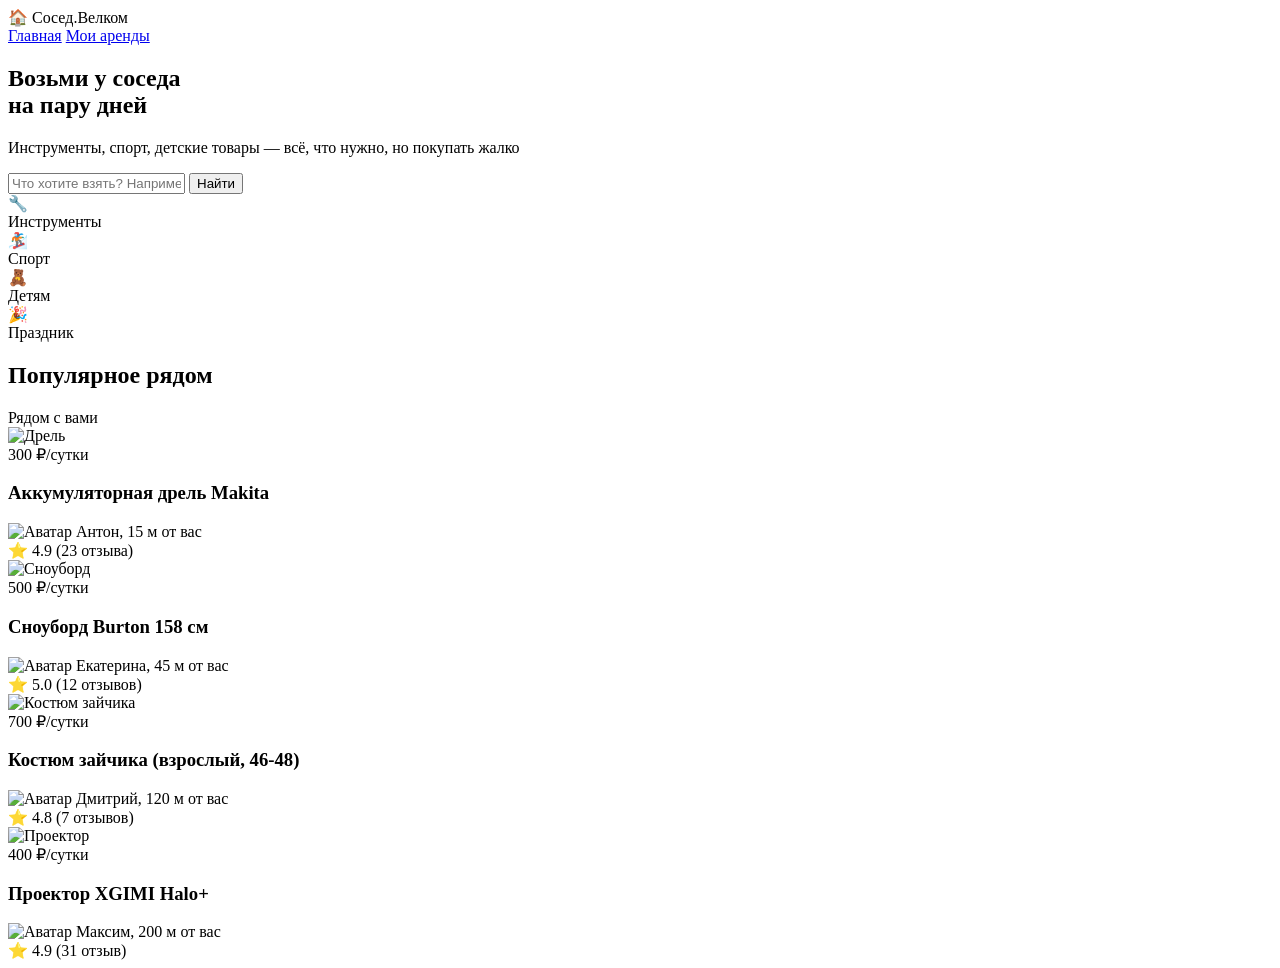
==== index.html @ 18cde872 "Create index.html" ====
<!DOCTYPE html>
<html lang="ru">
<head>
    <meta charset="UTF-8">
    <meta name="viewport" content="width=device-width, initial-scale=1.0, user-scalable=yes">
    <title>Сосед.Велком — Аренда вещей у соседей</title>
    <link rel="stylesheet" href="style.css">
</head>
<body>
    <div class="app">
        <!-- Шапка -->
        <header class="header">
            <div class="container">
                <div class="header__inner">
                    <div class="logo">
                        <span class="logo__icon">🏠</span>
                        <span class="logo__text">Сосед.<span class="logo__accent">Велком</span></span>
                    </div>
                    <nav class="nav">
                        <a href="index.html" class="nav__link active">Главная</a>
                        <a href="profile.html" class="nav__link">Мои аренды</a>
                    </nav>
                </div>
            </div>
        </header>

        <!-- Поиск и герой -->
        <section class="hero">
            <div class="container">
                <h1 class="hero__title">Возьми у соседа<br>на пару дней</h1>
                <p class="hero__subtitle">Инструменты, спорт, детские товары — всё, что нужно, но покупать жалко</p>
                
                <div class="search-bar">
                    <input type="text" class="search-bar__input" placeholder="Что хотите взять? Например, дрель или проектор">
                    <button class="search-bar__button">Найти</button>
                </div>

                <!-- Категории -->
                <div class="categories">
                    <div class="categories__item">
                        <div class="categories__icon">🔧</div>
                        <span>Инструменты</span>
                    </div>
                    <div class="categories__item">
                        <div class="categories__icon">🏂</div>
                        <span>Спорт</span>
                    </div>
                    <div class="categories__item">
                        <div class="categories__icon">🧸</div>
                        <span>Детям</span>
                    </div>
                    <div class="categories__item">
                        <div class="categories__icon">🎉</div>
                        <span>Праздник</span>
                    </div>
                </div>
            </div>
        </section>

        <!-- Лента "Популярное рядом" -->
        <section class="listings">
            <div class="container">
                <div class="listings__header">
                    <h2 class="listings__title">Популярное рядом</h2>
                    <span class="listings__badge">Рядом с вами</span>
                </div>
                
                <div class="cards-grid">
                    <!-- Карточка 1 -->
                    <div class="card" onclick="location.href='item.html?id=1'">
                        <div class="card__image">
                            <img src="https://images.unsplash.com/photo-1504148455328-c376907d081c?w=400&h=300&fit=crop" alt="Дрель">
                        </div>
                        <div class="card__content">
                            <div class="card__price">300 ₽<span>/сутки</span></div>
                            <h3 class="card__title">Аккумуляторная дрель Makita</h3>
                            <div class="card__owner">
                                <img src="https://randomuser.me/api/portraits/men/32.jpg" class="card__avatar" alt="Аватар">
                                <span>Антон, 15 м от вас</span>
                            </div>
                            <div class="card__rating">⭐ 4.9 (23 отзыва)</div>
                        </div>
                    </div>

                    <!-- Карточка 2 -->
                    <div class="card" onclick="location.href='item.html?id=2'">
                        <div class="card__image">
                            <img src="https://images.unsplash.com/photo-1551698618-1dfe5d97d256?w=400&h=300&fit=crop" alt="Сноуборд">
                        </div>
                        <div class="card__content">
                            <div class="card__price">500 ₽<span>/сутки</span></div>
                            <h3 class="card__title">Сноуборд Burton 158 см</h3>
                            <div class="card__owner">
                                <img src="https://randomuser.me/api/portraits/women/68.jpg" class="card__avatar" alt="Аватар">
                                <span>Екатерина, 45 м от вас</span>
                            </div>
                            <div class="card__rating">⭐ 5.0 (12 отзывов)</div>
                        </div>
                    </div>

                    <!-- Карточка 3 -->
                    <div class="card" onclick="location.href='item.html?id=3'">
                        <div class="card__image">
                            <img src="https://images.unsplash.com/photo-1503602642458-232111445657?w=400&h=300&fit=crop" alt="Костюм зайчика">
                        </div>
                        <div class="card__content">
                            <div class="card__price">700 ₽<span>/сутки</span></div>
                            <h3 class="card__title">Костюм зайчика (взрослый, 46-48)</h3>
                            <div class="card__owner">
                                <img src="https://randomuser.me/api/portraits/men/45.jpg" class="card__avatar" alt="Аватар">
                                <span>Дмитрий, 120 м от вас</span>
                            </div>
                            <div class="card__rating">⭐ 4.8 (7 отзывов)</div>
                        </div>
                    </div>

                    <!-- Карточка 4 -->
                    <div class="card" onclick="location.href='item.html?id=4'">
                        <div class="card__image">
                            <img src="https://images.unsplash.com/photo-1593359677879-a4bb92f829d1?w=400&h=300&fit=crop" alt="Проектор">
                        </div>
                        <div class="card__content">
                            <div class="card__price">400 ₽<span>/сутки</span></div>
                            <h3 class="card__title">Проектор XGIMI Halo+</h3>
                            <div class="card__owner">
                                <img src="https://randomuser.me/api/portraits/men/91.jpg" class="card__avatar" alt="Аватар">
                                <span>Максим, 200 м от вас</span>
                            </div>
                            <div class="card__rating">⭐ 4.9 (31 отзыв)</div>
                        </div>
                    </div>
                </div>
            </div>
        </section>
    </div>

    <script src="script.js"></script>
</body>
</html>
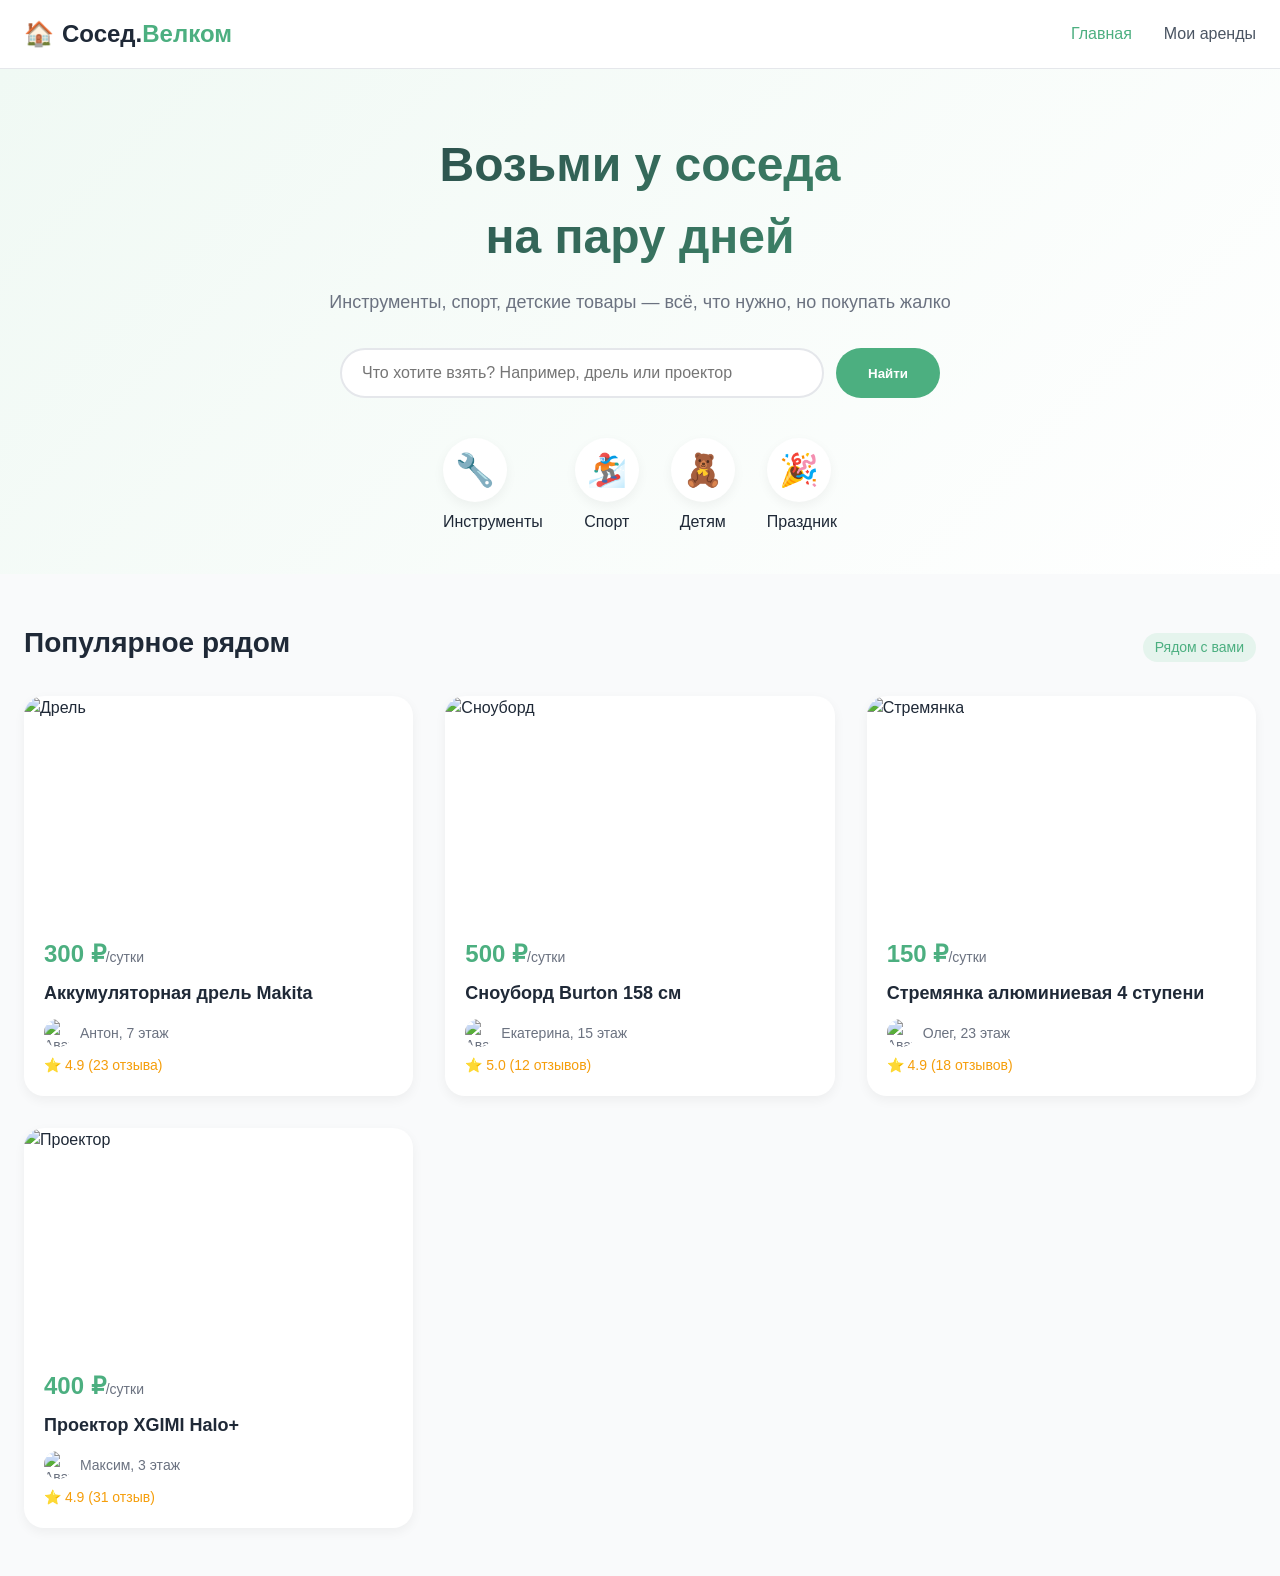
==== commit 6e2b21f5: "Update index.html" ====
--- a/index.html
+++ b/index.html
@@ -66,69 +66,69 @@
                 </div>
                 
                 <div class="cards-grid">
-                    <!-- Карточка 1 -->
-                    <div class="card" onclick="location.href='item.html?id=1'">
-                        <div class="card__image">
-                            <img src="https://images.unsplash.com/photo-1504148455328-c376907d081c?w=400&h=300&fit=crop" alt="Дрель">
-                        </div>
-                        <div class="card__content">
-                            <div class="card__price">300 ₽<span>/сутки</span></div>
-                            <h3 class="card__title">Аккумуляторная дрель Makita</h3>
-                            <div class="card__owner">
-                                <img src="https://randomuser.me/api/portraits/men/32.jpg" class="card__avatar" alt="Аватар">
-                                <span>Антон, 15 м от вас</span>
-                            </div>
-                            <div class="card__rating">⭐ 4.9 (23 отзыва)</div>
-                        </div>
-                    </div>
+<!-- Карточка 1 - Дрель Makita -->
+<div class="card" onclick="location.href='items/item-drill.html'">
+    <div class="card__image">
+        <img src="https://images.unsplash.com/photo-1504148455328-c376907d081c?w=400&h=300&fit=crop" alt="Дрель">
+    </div>
+    <div class="card__content">
+        <div class="card__price">300 ₽<span>/сутки</span></div>
+        <h3 class="card__title">Аккумуляторная дрель Makita</h3>
+        <div class="card__owner">
+            <img src="https://randomuser.me/api/portraits/men/32.jpg" class="card__avatar" alt="Аватар">
+            <span>Антон, 7 этаж</span>
+        </div>
+        <div class="card__rating">⭐ 4.9 (23 отзыва)</div>
+    </div>
+</div>
 
-                    <!-- Карточка 2 -->
-                    <div class="card" onclick="location.href='item.html?id=2'">
-                        <div class="card__image">
-                            <img src="https://images.unsplash.com/photo-1551698618-1dfe5d97d256?w=400&h=300&fit=crop" alt="Сноуборд">
-                        </div>
-                        <div class="card__content">
-                            <div class="card__price">500 ₽<span>/сутки</span></div>
-                            <h3 class="card__title">Сноуборд Burton 158 см</h3>
-                            <div class="card__owner">
-                                <img src="https://randomuser.me/api/portraits/women/68.jpg" class="card__avatar" alt="Аватар">
-                                <span>Екатерина, 45 м от вас</span>
-                            </div>
-                            <div class="card__rating">⭐ 5.0 (12 отзывов)</div>
-                        </div>
-                    </div>
+<!-- Карточка 2 - Сноуборд Burton -->
+<div class="card" onclick="location.href='items/item-snowboard.html'">
+    <div class="card__image">
+        <img src="https://images.unsplash.com/photo-1551698618-1dfe5d97d256?w=400&h=300&fit=crop" alt="Сноуборд">
+    </div>
+    <div class="card__content">
+        <div class="card__price">500 ₽<span>/сутки</span></div>
+        <h3 class="card__title">Сноуборд Burton 158 см</h3>
+        <div class="card__owner">
+            <img src="https://randomuser.me/api/portraits/women/68.jpg" class="card__avatar" alt="Аватар">
+            <span>Екатерина, 15 этаж</span>
+        </div>
+        <div class="card__rating">⭐ 5.0 (12 отзывов)</div>
+    </div>
+</div>
 
-                    <!-- Карточка 3 -->
-                    <div class="card" onclick="location.href='item.html?id=3'">
-                        <div class="card__image">
-                            <img src="https://images.unsplash.com/photo-1503602642458-232111445657?w=400&h=300&fit=crop" alt="Костюм зайчика">
-                        </div>
-                        <div class="card__content">
-                            <div class="card__price">700 ₽<span>/сутки</span></div>
-                            <h3 class="card__title">Костюм зайчика (взрослый, 46-48)</h3>
-                            <div class="card__owner">
-                                <img src="https://randomuser.me/api/portraits/men/45.jpg" class="card__avatar" alt="Аватар">
-                                <span>Дмитрий, 120 м от вас</span>
-                            </div>
-                            <div class="card__rating">⭐ 4.8 (7 отзывов)</div>
-                        </div>
-                    </div>
+<!-- Карточка 3 - Стремянка -->
+<div class="card" onclick="location.href='items/item-ladder.html'">
+    <div class="card__image">
+        <img src="https://images.unsplash.com/photo-1631549916768-4119b2e5f926?w=400&h=300&fit=crop" alt="Стремянка">
+    </div>
+    <div class="card__content">
+        <div class="card__price">150 ₽<span>/сутки</span></div>
+        <h3 class="card__title">Стремянка алюминиевая 4 ступени</h3>
+        <div class="card__owner">
+            <img src="https://randomuser.me/api/portraits/men/52.jpg" class="card__avatar" alt="Аватар">
+            <span>Олег, 23 этаж</span>
+        </div>
+        <div class="card__rating">⭐ 4.9 (18 отзывов)</div>
+    </div>
+</div>
 
-                    <!-- Карточка 4 -->
-                    <div class="card" onclick="location.href='item.html?id=4'">
-                        <div class="card__image">
-                            <img src="https://images.unsplash.com/photo-1593359677879-a4bb92f829d1?w=400&h=300&fit=crop" alt="Проектор">
-                        </div>
-                        <div class="card__content">
-                            <div class="card__price">400 ₽<span>/сутки</span></div>
-                            <h3 class="card__title">Проектор XGIMI Halo+</h3>
-                            <div class="card__owner">
-                                <img src="https://randomuser.me/api/portraits/men/91.jpg" class="card__avatar" alt="Аватар">
-                                <span>Максим, 200 м от вас</span>
-                            </div>
-                            <div class="card__rating">⭐ 4.9 (31 отзыв)</div>
-                        </div>
-                    </div>
+<!-- Карточка 4 - Проектор XGIMI -->
+<div class="card" onclick="location.href='items/item-projector.html'">
+    <div class="card__image">
+        <img src="https://images.unsplash.com/photo-1593359677879-a4bb92f829d1?w=400&h=300&fit=crop" alt="Проектор">
+    </div>
+    <div class="card__content">
+        <div class="card__price">400 ₽<span>/сутки</span></div>
+        <h3 class="card__title">Проектор XGIMI Halo+</h3>
+        <div class="card__owner">
+            <img src="https://randomuser.me/api/portraits/men/91.jpg" class="card__avatar" alt="Аватар">
+            <span>Максим, 3 этаж</span>
+        </div>
+        <div class="card__rating">⭐ 4.9 (31 отзыв)</div>
+    </div>
+</div>
                 </div>
             </div>
         </section>
--- a/style.css
+++ b/style.css
@@ -0,0 +1,669 @@
+* {
+    margin: 0;
+    padding: 0;
+    box-sizing: border-box;
+}
+
+body {
+    font-family: -apple-system, BlinkMacSystemFont, 'Segoe UI', 'Roboto', sans-serif;
+    background: #F9FAFB;
+    color: #1F2937;
+    line-height: 1.5;
+}
+
+.container {
+    max-width: 1280px;
+    margin: 0 auto;
+    padding: 0 24px;
+}
+
+/* ========== HEADER ========== */
+.header {
+    background: white;
+    border-bottom: 1px solid #E5E7EB;
+    position: sticky;
+    top: 0;
+    z-index: 100;
+    backdrop-filter: blur(8px);
+    background: rgba(255,255,255,0.95);
+}
+
+.header__inner {
+    display: flex;
+    justify-content: space-between;
+    align-items: center;
+    padding: 16px 0;
+}
+
+.logo {
+    display: flex;
+    align-items: center;
+    gap: 8px;
+    font-size: 24px;
+    font-weight: 700;
+}
+
+.logo__accent {
+    color: #4CAF80;
+}
+
+.nav {
+    display: flex;
+    gap: 32px;
+}
+
+.nav__link {
+    text-decoration: none;
+    color: #4B5563;
+    font-weight: 500;
+    transition: color 0.2s;
+}
+
+.nav__link:hover, .nav__link.active {
+    color: #4CAF80;
+}
+
+/* ========== HERO ========== */
+.hero {
+    background: linear-gradient(135deg, #F0F9F4 0%, #FFFFFF 100%);
+    padding: 60px 0 40px;
+    text-align: center;
+}
+
+.hero__title {
+    font-size: 48px;
+    font-weight: 800;
+    background: linear-gradient(135deg, #1F2937, #4CAF80);
+    -webkit-background-clip: text;
+    background-clip: text;
+    color: transparent;
+    margin-bottom: 16px;
+}
+
+.hero__subtitle {
+    font-size: 18px;
+    color: #6B7280;
+    margin-bottom: 32px;
+}
+
+.search-bar {
+    max-width: 600px;
+    margin: 0 auto 40px;
+    display: flex;
+    gap: 12px;
+}
+
+.search-bar__input {
+    flex: 1;
+    padding: 14px 20px;
+    border: 2px solid #E5E7EB;
+    border-radius: 48px;
+    font-size: 16px;
+    transition: all 0.2s;
+}
+
+.search-bar__input:focus {
+    outline: none;
+    border-color: #4CAF80;
+    box-shadow: 0 0 0 3px rgba(76,175,128,0.1);
+}
+
+.search-bar__button {
+    background: #4CAF80;
+    color: white;
+    border: none;
+    padding: 14px 32px;
+    border-radius: 48px;
+    font-weight: 600;
+    cursor: pointer;
+    transition: background 0.2s;
+}
+
+.search-bar__button:hover {
+    background: #3d8b66;
+}
+
+.categories {
+    display: flex;
+    justify-content: center;
+    gap: 32px;
+    flex-wrap: wrap;
+}
+
+.categories__item {
+    text-align: center;
+    cursor: pointer;
+    transition: transform 0.2s;
+}
+
+.categories__item:hover {
+    transform: translateY(-4px);
+}
+
+.categories__icon {
+    font-size: 32px;
+    background: white;
+    width: 64px;
+    height: 64px;
+    border-radius: 32px;
+    display: flex;
+    align-items: center;
+    justify-content: center;
+    box-shadow: 0 4px 12px rgba(0,0,0,0.05);
+    margin-bottom: 8px;
+}
+
+/* ========== LISTINGS ========== */
+.listings {
+    padding: 48px 0;
+}
+
+.listings__header {
+    display: flex;
+    justify-content: space-between;
+    align-items: baseline;
+    margin-bottom: 32px;
+    flex-wrap: wrap;
+}
+
+.listings__title {
+    font-size: 28px;
+    font-weight: 700;
+}
+
+.listings__badge {
+    background: #E5F4ED;
+    color: #4CAF80;
+    padding: 4px 12px;
+    border-radius: 20px;
+    font-size: 14px;
+    font-weight: 500;
+}
+
+.cards-grid {
+    display: grid;
+    grid-template-columns: repeat(auto-fill, minmax(300px, 1fr));
+    gap: 32px;
+}
+
+.card {
+    background: white;
+    border-radius: 20px;
+    overflow: hidden;
+    box-shadow: 0 4px 12px rgba(0,0,0,0.05);
+    transition: all 0.3s ease;
+    cursor: pointer;
+}
+
+.card:hover {
+    transform: scale(1.02);
+    box-shadow: 0 12px 24px rgba(0,0,0,0.1);
+}
+
+.card__image {
+    height: 220px;
+    overflow: hidden;
+}
+
+.card__image img {
+    width: 100%;
+    height: 100%;
+    object-fit: cover;
+    transition: transform 0.3s;
+}
+
+.card:hover .card__image img {
+    transform: scale(1.05);
+}
+
+.card__content {
+    padding: 20px;
+}
+
+.card__price {
+    font-size: 24px;
+    font-weight: 700;
+    color: #4CAF80;
+    margin-bottom: 8px;
+}
+
+.card__price span {
+    font-size: 14px;
+    font-weight: 400;
+    color: #6B7280;
+}
+
+.card__title {
+    font-size: 18px;
+    font-weight: 600;
+    margin-bottom: 12px;
+}
+
+.card__owner {
+    display: flex;
+    align-items: center;
+    gap: 8px;
+    margin-bottom: 8px;
+    font-size: 14px;
+    color: #6B7280;
+}
+
+.card__avatar {
+    width: 28px;
+    height: 28px;
+    border-radius: 50%;
+    object-fit: cover;
+}
+
+.card__rating {
+    font-size: 14px;
+    color: #F59E0B;
+}
+
+/* ========== ITEM PAGE ========== */
+.item-layout {
+    display: grid;
+    grid-template-columns: 1fr 1fr;
+    gap: 48px;
+    margin: 48px 0;
+}
+
+.item-gallery img {
+    width: 100%;
+    border-radius: 24px;
+}
+
+.item__price {
+    font-size: 32px;
+    font-weight: 700;
+    color: #4CAF80;
+    margin-bottom: 16px;
+}
+
+.item__title {
+    font-size: 32px;
+    font-weight: 700;
+    margin-bottom: 24px;
+}
+
+.owner-card {
+    display: flex;
+    gap: 16px;
+    padding: 20px;
+    background: #F9FAFB;
+    border-radius: 20px;
+    margin-bottom: 32px;
+}
+
+.owner-card__avatar {
+    width: 64px;
+    height: 64px;
+    border-radius: 50%;
+}
+
+.owner-card__name {
+    font-weight: 600;
+    margin-bottom: 4px;
+}
+
+.owner-card__rating {
+    font-size: 14px;
+    color: #6B7280;
+    margin-bottom: 4px;
+}
+
+.owner-card__verified {
+    color: #4CAF80;
+    font-size: 13px;
+}
+
+.item-tabs {
+    display: flex;
+    gap: 16px;
+    border-bottom: 2px solid #E5E7EB;
+    margin-bottom: 20px;
+}
+
+.item-tab {
+    background: none;
+    border: none;
+    padding: 8px 0;
+    font-size: 16px;
+    font-weight: 500;
+    cursor: pointer;
+    color: #6B7280;
+    transition: all 0.2s;
+}
+
+.item-tab.active {
+    color: #4CAF80;
+    border-bottom: 2px solid #4CAF80;
+    margin-bottom: -2px;
+}
+
+.item-tab-content {
+    display: none;
+    margin-bottom: 32px;
+    line-height: 1.6;
+}
+
+.item-tab-content.active {
+    display: block;
+}
+
+.booking-card {
+    background: #F9FAFB;
+    border-radius: 20px;
+    padding: 24px;
+    margin-top: 24px;
+}
+
+.booking-card__dates {
+    display: grid;
+    grid-template-columns: 1fr 1fr;
+    gap: 16px;
+    margin-bottom: 20px;
+}
+
+.date-field {
+    display: flex;
+    flex-direction: column;
+    gap: 8px;
+}
+
+.date-field label {
+    font-weight: 500;
+    font-size: 14px;
+}
+
+.date-input {
+    padding: 12px;
+    border: 1px solid #E5E7EB;
+    border-radius: 12px;
+    font-size: 14px;
+}
+
+.booking-card__total {
+    display: flex;
+    justify-content: space-between;
+    margin: 20px 0;
+    font-size: 18px;
+}
+
+/* ========== BUTTONS ========== */
+.btn-primary {
+    background: #4CAF80;
+    color: white;
+    border: none;
+    padding: 14px 28px;
+    border-radius: 48px;
+    font-weight: 600;
+    font-size: 16px;
+    cursor: pointer;
+    transition: all 0.2s;
+    width: 100%;
+}
+
+.btn-primary:hover {
+    background: #3d8b66;
+    transform: translateY(-2px);
+    box-shadow: 0 6px 14px rgba(76,175,128,0.3);
+}
+
+.btn-secondary {
+    background: white;
+    color: #4CAF80;
+    border: 2px solid #4CAF80;
+    padding: 12px 24px;
+    border-radius: 48px;
+    font-weight: 600;
+    cursor: pointer;
+}
+
+.btn-small {
+    background: #4CAF80;
+    color: white;
+    border: none;
+    padding: 8px 16px;
+    border-radius: 24px;
+    font-size: 13px;
+    cursor: pointer;
+    margin-top: 8px;
+}
+
+.btn-outline {
+    background: white;
+    border: 1px solid #4CAF80;
+    color: #4CAF80;
+}
+
+/* ========== PROFILE ========== */
+.profile-header {
+    display: flex;
+    align-items: center;
+    gap: 24px;
+    margin: 48px 0 32px;
+    padding: 24px;
+    background: white;
+    border-radius: 24px;
+}
+
+.profile-avatar img {
+    width: 100px;
+    height: 100px;
+    border-radius: 50%;
+    object-fit: cover;
+}
+
+.profile-tabs {
+    display: flex;
+    gap: 16px;
+    border-bottom: 2px solid #E5E7EB;
+    margin-bottom: 32px;
+}
+
+.profile-tab {
+    background: none;
+    border: none;
+    padding: 12px 24px;
+    font-size: 16px;
+    font-weight: 500;
+    cursor: pointer;
+    color: #6B7280;
+    transition: all 0.2s;
+}
+
+.profile-tab.active {
+    color: #4CAF80;
+    border-bottom: 2px solid #4CAF80;
+}
+
+.profile-tab-content {
+    display: none;
+}
+
+.profile-tab-content.active {
+    display: block;
+}
+
+.rental-card {
+    display: flex;
+    gap: 20px;
+    background: white;
+    padding: 20px;
+    border-radius: 20px;
+    margin-bottom: 20px;
+    align-items: center;
+    flex-wrap: wrap;
+}
+
+.rental-card__image {
+    width: 80px;
+    height: 80px;
+    border-radius: 16px;
+    object-fit: cover;
+}
+
+.rental-card__info {
+    flex: 1;
+}
+
+.status-badge {
+    display: inline-block;
+    padding: 4px 12px;
+    border-radius: 20px;
+    font-size: 12px;
+    font-weight: 500;
+    margin: 8px 0;
+}
+
+.status-active {
+    background: #E5F4ED;
+    color: #4CAF80;
+}
+
+.status-completed {
+    background: #E5E7EB;
+    color: #6B7280;
+}
+
+.status-pending {
+    background: #FEF3C7;
+    color: #D97706;
+}
+
+.empty-state {
+    text-align: center;
+    padding: 80px 20px;
+    background: white;
+    border-radius: 24px;
+}
+
+.empty-state__icon {
+    font-size: 64px;
+    display: block;
+    margin-bottom: 16px;
+}
+
+/* ========== BOOKING PAGE ========== */
+.booking-container {
+    max-width: 600px;
+    margin: 48px auto;
+}
+
+.booking-title {
+    font-size: 28px;
+    margin-bottom: 32px;
+}
+
+.booking-summary {
+    background: white;
+    border-radius: 24px;
+    padding: 32px;
+}
+
+.booking-item {
+    display: flex;
+    gap: 16px;
+    margin-bottom: 24px;
+}
+
+.booking-item__image {
+    width: 80px;
+    height: 80px;
+    border-radius: 16px;
+    object-fit: cover;
+}
+
+.booking-dates {
+    background: #F9FAFB;
+    padding: 16px;
+    border-radius: 16px;
+    margin-bottom: 24px;
+}
+
+.booking-price-list {
+    margin-bottom: 24px;
+}
+
+.price-row {
+    display: flex;
+    justify-content: space-between;
+    padding: 12px 0;
+    border-bottom: 1px solid #E5E7EB;
+}
+
+.price-row.total {
+    font-weight: 700;
+    font-size: 18px;
+    border-bottom: none;
+    padding-top: 16px;
+}
+
+.booking-message textarea {
+    width: 100%;
+    padding: 12px;
+    border: 1px solid #E5E7EB;
+    border-radius: 16px;
+    font-family: inherit;
+    margin: 16px 0;
+}
+
+.booking-note {
+    font-size: 13px;
+    color: #6B7280;
+    text-align: center;
+    margin-top: 16px;
+}
+
+/* ========== ADAPTIVE (MOBILE) ========== */
+@media (max-width: 768px) {
+    .container {
+        padding: 0 16px;
+    }
+
+    .hero__title {
+        font-size: 32px;
+    }
+
+    .cards-grid {
+        grid-template-columns: 1fr;
+        gap: 20px;
+    }
+
+    .item-layout {
+        grid-template-columns: 1fr;
+        gap: 24px;
+    }
+
+    .profile-header {
+        flex-direction: column;
+        text-align: center;
+    }
+
+    .rental-card {
+        flex-direction: column;
+        text-align: center;
+    }
+
+    .booking-card__dates {
+        grid-template-columns: 1fr;
+    }
+
+    .categories {
+        gap: 20px;
+    }
+
+    .search-bar {
+        flex-direction: column;
+    }
+
+    .search-bar__button {
+        width: 100%;
+    }
+}
+
+.btn-block {
+    display: block;
+    width: 100%;
+}
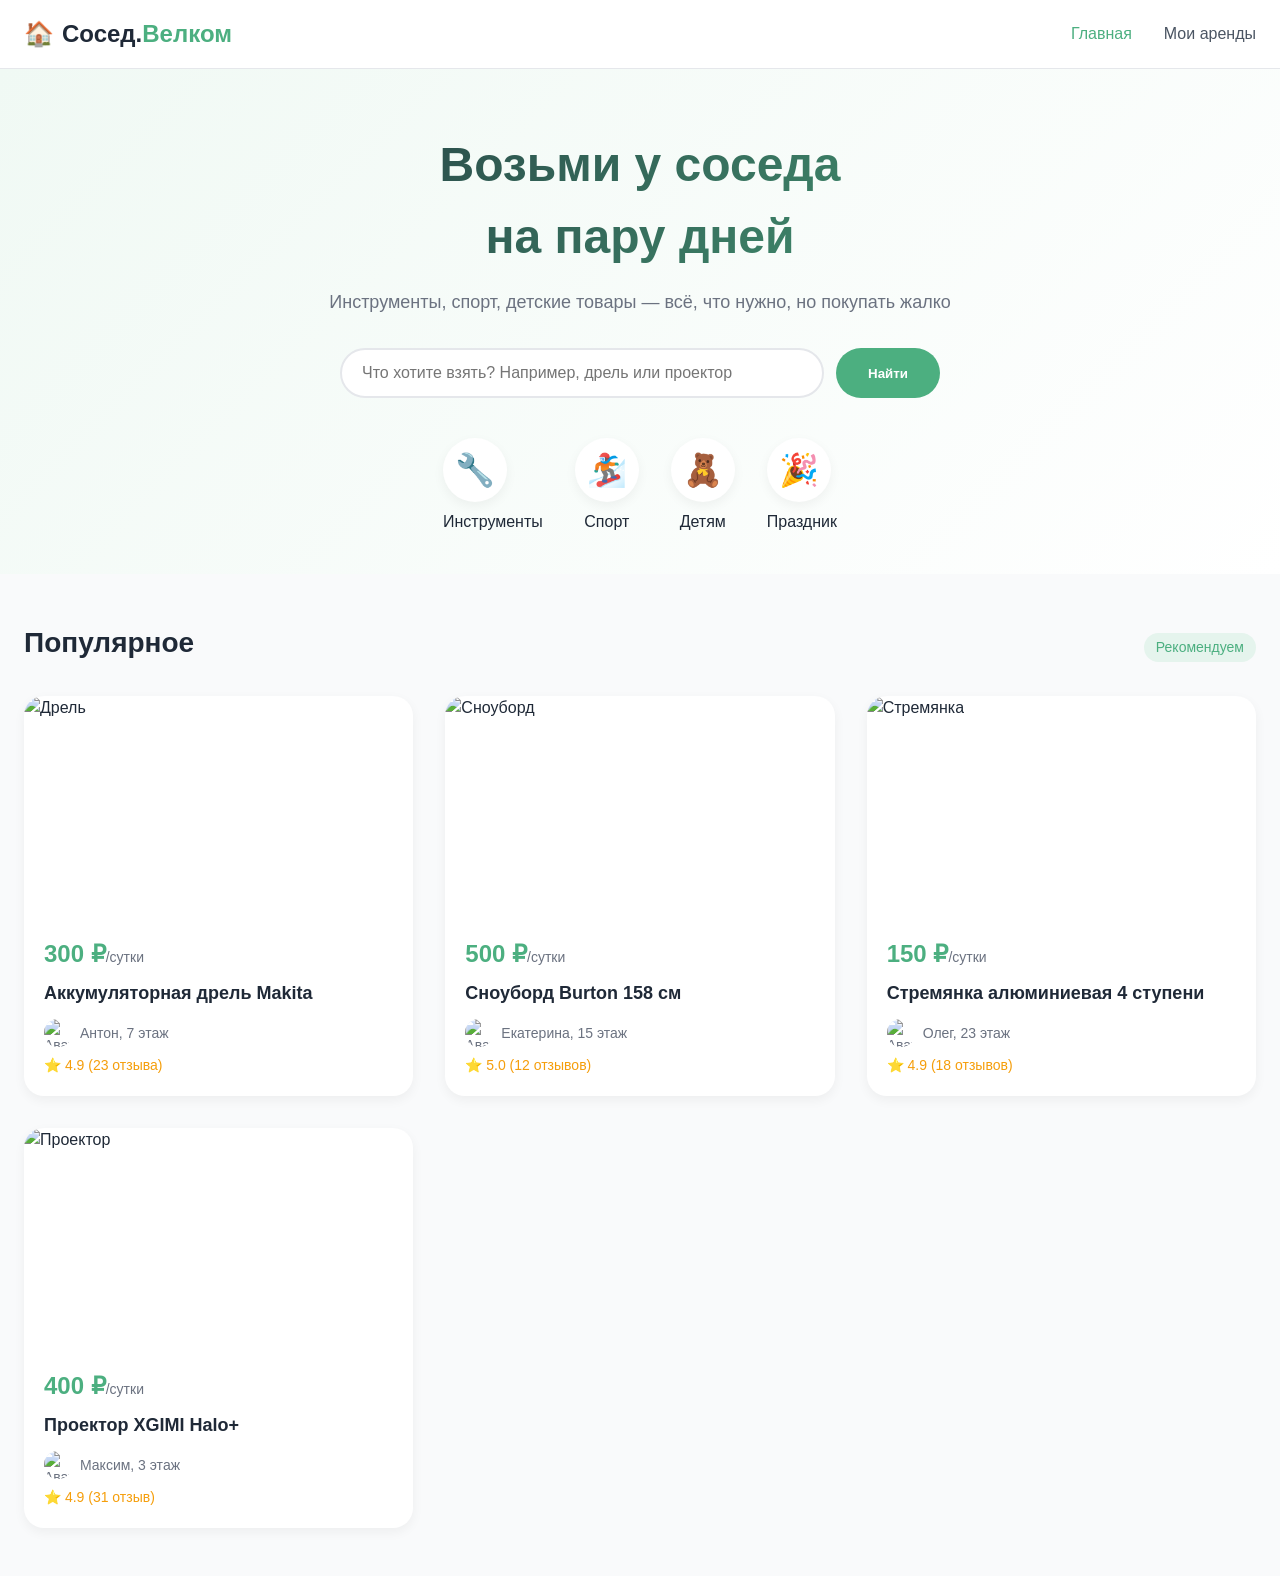
==== commit 07f92c47: "Update index.html" ====
--- a/index.html
+++ b/index.html
@@ -57,78 +57,78 @@
             </div>
         </section>
 
-        <!-- Лента "Популярное рядом" -->
+        <!-- Лента "Популярное" -->
         <section class="listings">
             <div class="container">
                 <div class="listings__header">
-                    <h2 class="listings__title">Популярное рядом</h2>
-                    <span class="listings__badge">Рядом с вами</span>
+                    <h2 class="listings__title">Популярное</h2>
+                    <span class="listings__badge">Рекомендуем</span>
                 </div>
                 
                 <div class="cards-grid">
-<!-- Карточка 1 - Дрель Makita -->
-<div class="card" onclick="location.href='items/item-drill.html'">
-    <div class="card__image">
-        <img src="https://images.unsplash.com/photo-1504148455328-c376907d081c?w=400&h=300&fit=crop" alt="Дрель">
-    </div>
-    <div class="card__content">
-        <div class="card__price">300 ₽<span>/сутки</span></div>
-        <h3 class="card__title">Аккумуляторная дрель Makita</h3>
-        <div class="card__owner">
-            <img src="https://randomuser.me/api/portraits/men/32.jpg" class="card__avatar" alt="Аватар">
-            <span>Антон, 7 этаж</span>
-        </div>
-        <div class="card__rating">⭐ 4.9 (23 отзыва)</div>
-    </div>
-</div>
+                    <!-- Карточка 1 - Дрель Makita -->
+                    <div class="card" onclick="location.href='items/item-drill.html'">
+                        <div class="card__image">
+                            <img src="https://images.unsplash.com/photo-1504148455328-c376907d081c?w=400&h=300&fit=crop" alt="Дрель">
+                        </div>
+                        <div class="card__content">
+                            <div class="card__price">300 ₽<span>/сутки</span></div>
+                            <h3 class="card__title">Аккумуляторная дрель Makita</h3>
+                            <div class="card__owner">
+                                <img src="https://randomuser.me/api/portraits/men/32.jpg" class="card__avatar" alt="Аватар">
+                                <span>Антон, 7 этаж</span>
+                            </div>
+                            <div class="card__rating">⭐ 4.9 (23 отзыва)</div>
+                        </div>
+                    </div>
 
-<!-- Карточка 2 - Сноуборд Burton -->
-<div class="card" onclick="location.href='items/item-snowboard.html'">
-    <div class="card__image">
-        <img src="https://images.unsplash.com/photo-1551698618-1dfe5d97d256?w=400&h=300&fit=crop" alt="Сноуборд">
-    </div>
-    <div class="card__content">
-        <div class="card__price">500 ₽<span>/сутки</span></div>
-        <h3 class="card__title">Сноуборд Burton 158 см</h3>
-        <div class="card__owner">
-            <img src="https://randomuser.me/api/portraits/women/68.jpg" class="card__avatar" alt="Аватар">
-            <span>Екатерина, 15 этаж</span>
-        </div>
-        <div class="card__rating">⭐ 5.0 (12 отзывов)</div>
-    </div>
-</div>
+                    <!-- Карточка 2 - Сноуборд Burton -->
+                    <div class="card" onclick="location.href='items/item-snowboard.html'">
+                        <div class="card__image">
+                            <img src="https://images.unsplash.com/photo-1551698618-1dfe5d97d256?w=400&h=300&fit=crop" alt="Сноуборд">
+                        </div>
+                        <div class="card__content">
+                            <div class="card__price">500 ₽<span>/сутки</span></div>
+                            <h3 class="card__title">Сноуборд Burton 158 см</h3>
+                            <div class="card__owner">
+                                <img src="https://randomuser.me/api/portraits/women/68.jpg" class="card__avatar" alt="Аватар">
+                                <span>Екатерина, 15 этаж</span>
+                            </div>
+                            <div class="card__rating">⭐ 5.0 (12 отзывов)</div>
+                        </div>
+                    </div>
 
-<!-- Карточка 3 - Стремянка -->
-<div class="card" onclick="location.href='items/item-ladder.html'">
-    <div class="card__image">
-        <img src="https://images.unsplash.com/photo-1631549916768-4119b2e5f926?w=400&h=300&fit=crop" alt="Стремянка">
-    </div>
-    <div class="card__content">
-        <div class="card__price">150 ₽<span>/сутки</span></div>
-        <h3 class="card__title">Стремянка алюминиевая 4 ступени</h3>
-        <div class="card__owner">
-            <img src="https://randomuser.me/api/portraits/men/52.jpg" class="card__avatar" alt="Аватар">
-            <span>Олег, 23 этаж</span>
-        </div>
-        <div class="card__rating">⭐ 4.9 (18 отзывов)</div>
-    </div>
-</div>
+                    <!-- Карточка 3 - Стремянка -->
+                    <div class="card" onclick="location.href='items/item-ladder.html'">
+                        <div class="card__image">
+                            <img src="https://images.unsplash.com/photo-1631549916768-4119b2e5f926?w=400&h=300&fit=crop" alt="Стремянка">
+                        </div>
+                        <div class="card__content">
+                            <div class="card__price">150 ₽<span>/сутки</span></div>
+                            <h3 class="card__title">Стремянка алюминиевая 4 ступени</h3>
+                            <div class="card__owner">
+                                <img src="https://randomuser.me/api/portraits/men/52.jpg" class="card__avatar" alt="Аватар">
+                                <span>Олег, 23 этаж</span>
+                            </div>
+                            <div class="card__rating">⭐ 4.9 (18 отзывов)</div>
+                        </div>
+                    </div>
 
-<!-- Карточка 4 - Проектор XGIMI -->
-<div class="card" onclick="location.href='items/item-projector.html'">
-    <div class="card__image">
-        <img src="https://images.unsplash.com/photo-1593359677879-a4bb92f829d1?w=400&h=300&fit=crop" alt="Проектор">
-    </div>
-    <div class="card__content">
-        <div class="card__price">400 ₽<span>/сутки</span></div>
-        <h3 class="card__title">Проектор XGIMI Halo+</h3>
-        <div class="card__owner">
-            <img src="https://randomuser.me/api/portraits/men/91.jpg" class="card__avatar" alt="Аватар">
-            <span>Максим, 3 этаж</span>
-        </div>
-        <div class="card__rating">⭐ 4.9 (31 отзыв)</div>
-    </div>
-</div>
+                    <!-- Карточка 4 - Проектор XGIMI -->
+                    <div class="card" onclick="location.href='items/item-projector.html'">
+                        <div class="card__image">
+                            <img src="https://images.unsplash.com/photo-1593359677879-a4bb92f829d1?w=400&h=300&fit=crop" alt="Проектор">
+                        </div>
+                        <div class="card__content">
+                            <div class="card__price">400 ₽<span>/сутки</span></div>
+                            <h3 class="card__title">Проектор XGIMI Halo+</h3>
+                            <div class="card__owner">
+                                <img src="https://randomuser.me/api/portraits/men/91.jpg" class="card__avatar" alt="Аватар">
+                                <span>Максим, 3 этаж</span>
+                            </div>
+                            <div class="card__rating">⭐ 4.9 (31 отзыв)</div>
+                        </div>
+                    </div>
                 </div>
             </div>
         </section>
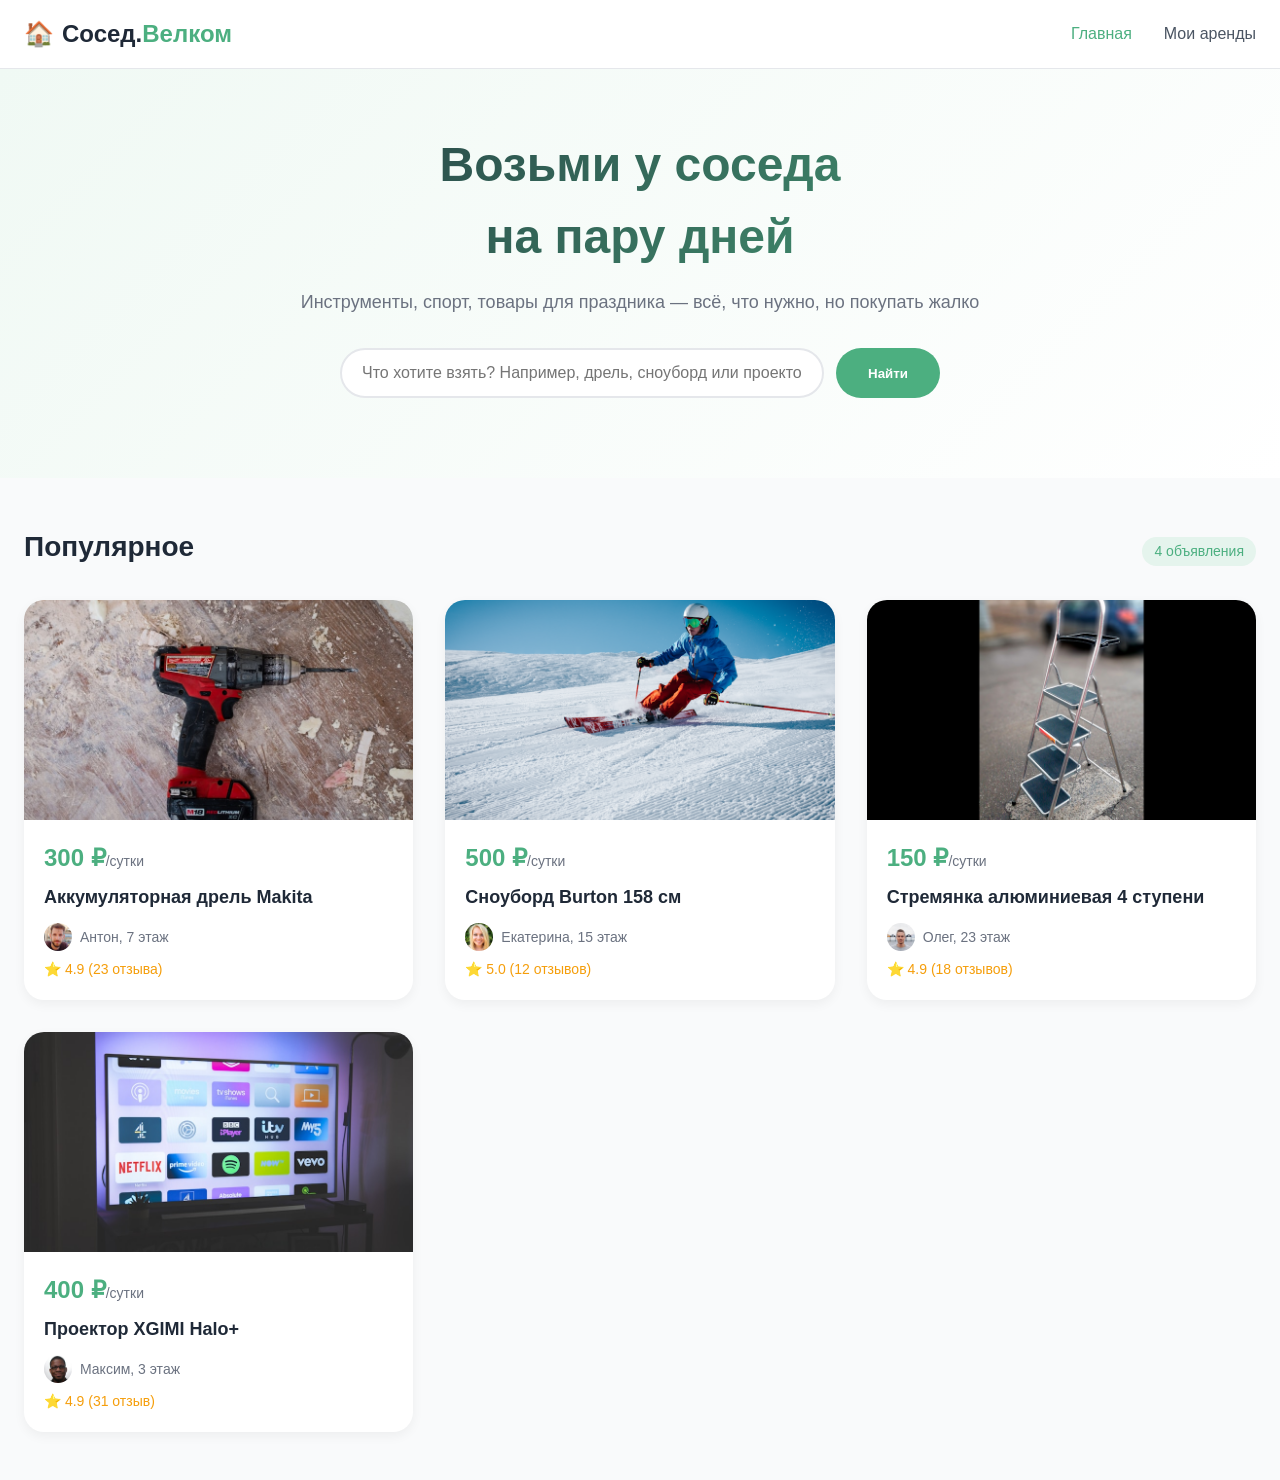
==== commit 239bbe4a: "Update index.html" ====
--- a/index.html
+++ b/index.html
@@ -28,31 +28,17 @@
         <section class="hero">
             <div class="container">
                 <h1 class="hero__title">Возьми у соседа<br>на пару дней</h1>
-                <p class="hero__subtitle">Инструменты, спорт, детские товары — всё, что нужно, но покупать жалко</p>
+                <p class="hero__subtitle">Инструменты, спорт, товары для праздника — всё, что нужно, но покупать жалко</p>
                 
                 <div class="search-bar">
-                    <input type="text" class="search-bar__input" placeholder="Что хотите взять? Например, дрель или проектор">
-                    <button class="search-bar__button">Найти</button>
+                    <input type="text" id="searchInput" class="search-bar__input" placeholder="Что хотите взять? Например, дрель, сноуборд или проектор">
+                    <button id="searchButton" class="search-bar__button">Найти</button>
                 </div>
 
-                <!-- Категории -->
-                <div class="categories">
-                    <div class="categories__item">
-                        <div class="categories__icon">🔧</div>
-                        <span>Инструменты</span>
-                    </div>
-                    <div class="categories__item">
-                        <div class="categories__icon">🏂</div>
-                        <span>Спорт</span>
-                    </div>
-                    <div class="categories__item">
-                        <div class="categories__icon">🧸</div>
-                        <span>Детям</span>
-                    </div>
-                    <div class="categories__item">
-                        <div class="categories__icon">🎉</div>
-                        <span>Праздник</span>
-                    </div>
+                <!-- Сообщение, если ничего не найдено -->
+                <div id="noResults" class="no-results" style="display: none;">
+                    <span class="no-results__icon">🔍</span>
+                    <p>Ничего не найдено. Попробуйте изменить запрос</p>
                 </div>
             </div>
         </section>
@@ -61,21 +47,21 @@
         <section class="listings">
             <div class="container">
                 <div class="listings__header">
-                    <h2 class="listings__title">Популярное</h2>
-                    <span class="listings__badge">Рекомендуем</span>
+                    <h2 class="listings__title" id="listingsTitle">Популярное</h2>
+                    <span class="listings__badge" id="resultsCount">4 объявления</span>
                 </div>
                 
-                <div class="cards-grid">
+                <div class="cards-grid" id="cardsGrid">
                     <!-- Карточка 1 - Дрель Makita -->
-                    <div class="card" onclick="location.href='items/item-drill.html'">
-                        <div class="card__image">
-                            <img src="https://images.unsplash.com/photo-1504148455328-c376907d081c?w=400&h=300&fit=crop" alt="Дрель">
+                    <div class="card" data-name="дрель makita аккумуляторная дрель инструмент" data-category="tool">
+                        <div class="card__image" onclick="location.href='items/item-drill.html'">
+                            <img src="images/drill.jpg" alt="Дрель">
                         </div>
                         <div class="card__content">
                             <div class="card__price">300 ₽<span>/сутки</span></div>
                             <h3 class="card__title">Аккумуляторная дрель Makita</h3>
                             <div class="card__owner">
-                                <img src="https://randomuser.me/api/portraits/men/32.jpg" class="card__avatar" alt="Аватар">
+                                <img src="images/avatar-anton.jpg" class="card__avatar" alt="Аватар">
                                 <span>Антон, 7 этаж</span>
                             </div>
                             <div class="card__rating">⭐ 4.9 (23 отзыва)</div>
@@ -83,15 +69,15 @@
                     </div>
 
                     <!-- Карточка 2 - Сноуборд Burton -->
-                    <div class="card" onclick="location.href='items/item-snowboard.html'">
-                        <div class="card__image">
-                            <img src="https://images.unsplash.com/photo-1551698618-1dfe5d97d256?w=400&h=300&fit=crop" alt="Сноуборд">
+                    <div class="card" data-name="сноуборд burton доска спорт снег" data-category="sport">
+                        <div class="card__image" onclick="location.href='items/item-snowboard.html'">
+                            <img src="images/snowboard.jpg" alt="Сноуборд">
                         </div>
                         <div class="card__content">
                             <div class="card__price">500 ₽<span>/сутки</span></div>
                             <h3 class="card__title">Сноуборд Burton 158 см</h3>
                             <div class="card__owner">
-                                <img src="https://randomuser.me/api/portraits/women/68.jpg" class="card__avatar" alt="Аватар">
+                                <img src="images/avatar-ekaterina.jpg" class="card__avatar" alt="Аватар">
                                 <span>Екатерина, 15 этаж</span>
                             </div>
                             <div class="card__rating">⭐ 5.0 (12 отзывов)</div>
@@ -99,15 +85,15 @@
                     </div>
 
                     <!-- Карточка 3 - Стремянка -->
-                    <div class="card" onclick="location.href='items/item-ladder.html'">
-                        <div class="card__image">
-                            <img src="https://images.unsplash.com/photo-1631549916768-4119b2e5f926?w=400&h=300&fit=crop" alt="Стремянка">
+                    <div class="card" data-name="стремянка лестница алюминий инструмент" data-category="tool">
+                        <div class="card__image" onclick="location.href='items/item-ladder.html'">
+                            <img src="images/ladder.jpg" alt="Стремянка">
                         </div>
                         <div class="card__content">
                             <div class="card__price">150 ₽<span>/сутки</span></div>
                             <h3 class="card__title">Стремянка алюминиевая 4 ступени</h3>
                             <div class="card__owner">
-                                <img src="https://randomuser.me/api/portraits/men/52.jpg" class="card__avatar" alt="Аватар">
+                                <img src="images/avatar-oleg.jpg" class="card__avatar" alt="Аватар">
                                 <span>Олег, 23 этаж</span>
                             </div>
                             <div class="card__rating">⭐ 4.9 (18 отзывов)</div>
@@ -115,15 +101,15 @@
                     </div>
 
                     <!-- Карточка 4 - Проектор XGIMI -->
-                    <div class="card" onclick="location.href='items/item-projector.html'">
-                        <div class="card__image">
-                            <img src="https://images.unsplash.com/photo-1593359677879-a4bb92f829d1?w=400&h=300&fit=crop" alt="Проектор">
+                    <div class="card" data-name="проектор xgimi halo кино фильм техника" data-category="tech">
+                        <div class="card__image" onclick="location.href='items/item-projector.html'">
+                            <img src="images/projector.jpg" alt="Проектор">
                         </div>
                         <div class="card__content">
                             <div class="card__price">400 ₽<span>/сутки</span></div>
                             <h3 class="card__title">Проектор XGIMI Halo+</h3>
                             <div class="card__owner">
-                                <img src="https://randomuser.me/api/portraits/men/91.jpg" class="card__avatar" alt="Аватар">
+                                <img src="images/avatar-maxim.jpg" class="card__avatar" alt="Аватар">
                                 <span>Максим, 3 этаж</span>
                             </div>
                             <div class="card__rating">⭐ 4.9 (31 отзыв)</div>
@@ -135,5 +121,74 @@
     </div>
 
     <script src="script.js"></script>
+    <script>
+        // Поисковая система
+        const searchInput = document.getElementById('searchInput');
+        const searchButton = document.getElementById('searchButton');
+        const cards = document.querySelectorAll('.card');
+        const listingsTitle = document.getElementById('listingsTitle');
+        const resultsCount = document.getElementById('resultsCount');
+        const noResultsDiv = document.getElementById('noResults');
+
+        function performSearch() {
+            const query = searchInput.value.toLowerCase().trim();
+            let visibleCount = 0;
+
+            if (query === '') {
+                // Если поиск пустой — показываем все карточки
+                cards.forEach(card => {
+                    card.style.display = '';
+                });
+                visibleCount = cards.length;
+                listingsTitle.textContent = 'Популярное';
+                resultsCount.textContent = visibleCount + ' объявления';
+                noResultsDiv.style.display = 'none';
+            } else {
+                // Ищем совпадения
+                cards.forEach(card => {
+                    const cardName = card.getAttribute('data-name') || '';
+                    if (cardName.includes(query)) {
+                        card.style.display = '';
+                        visibleCount++;
+                    } else {
+                        card.style.display = 'none';
+                    }
+                });
+
+                if (visibleCount === 0) {
+                    noResultsDiv.style.display = 'block';
+                    listingsTitle.textContent = 'Результаты поиска';
+                    resultsCount.textContent = 'ничего не найдено';
+                } else {
+                    noResultsDiv.style.display = 'none';
+                    listingsTitle.textContent = 'Результаты поиска';
+                    resultsCount.textContent = 'найдено ' + visibleCount + ' объявлений';
+                }
+            }
+        }
+
+        // Поиск по кнопке
+        searchButton.addEventListener('click', performSearch);
+
+        // Поиск по нажатию Enter
+        searchInput.addEventListener('keypress', function(e) {
+            if (e.key === 'Enter') {
+                performSearch();
+            }
+        });
+
+        // Чтобы карточки кликались по всей области (а не только по картинке)
+        cards.forEach(card => {
+            card.addEventListener('click', function(e) {
+                // Если кликнули не по кнопке и не по ссылке внутри
+                if (!e.target.closest('.btn-small')) {
+                    const link = this.querySelector('.card__image');
+                    if (link && link.getAttribute('onclick')) {
+                        eval(link.getAttribute('onclick'));
+                    }
+                }
+            });
+        });
+    </script>
 </body>
 </html>
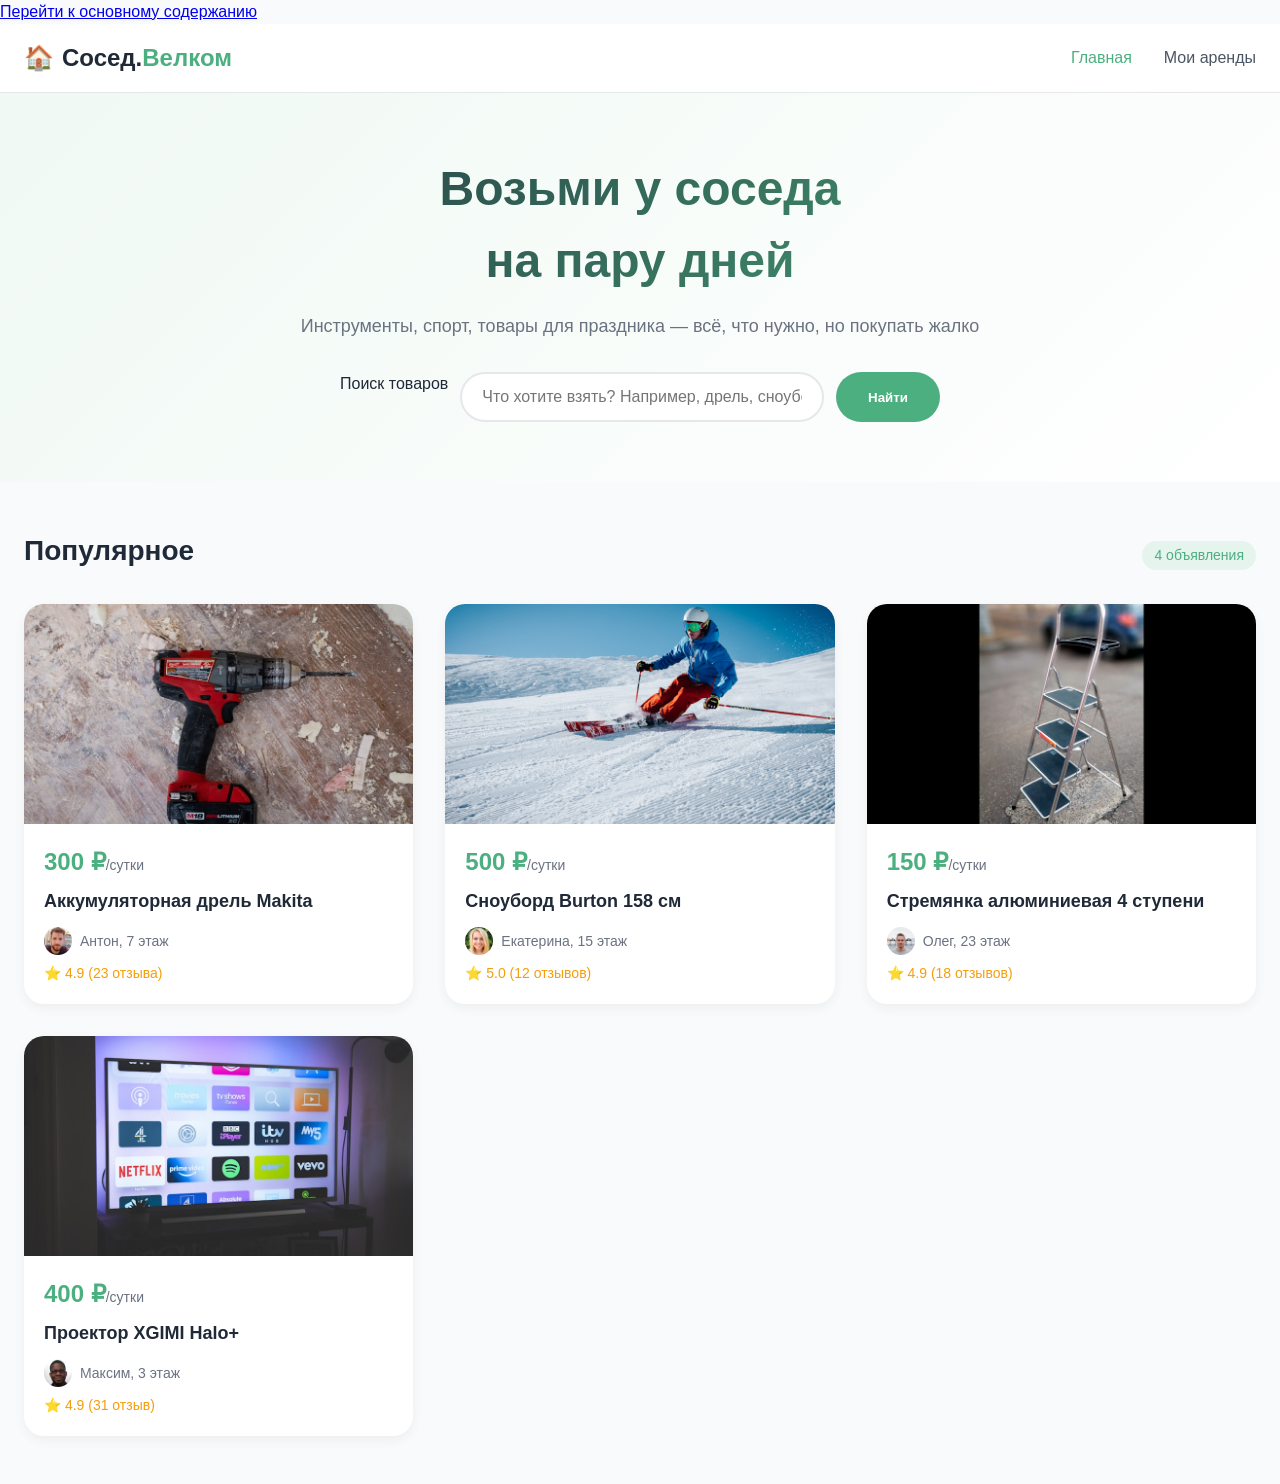
==== commit 6539d2da: "Update index.html" ====
--- a/index.html
+++ b/index.html
@@ -7,126 +7,134 @@
     <link rel="stylesheet" href="style.css">
 </head>
 <body>
+    <!-- Skip link для пропуска навигации -->
+    <a href="#main-content" class="skip-link">Перейти к основному содержанию</a>
+
     <div class="app">
-        <!-- Шапка -->
-        <header class="header">
+        <header class="header" role="banner" aria-label="Шапка сайта">
             <div class="container">
                 <div class="header__inner">
                     <div class="logo">
-                        <span class="logo__icon">🏠</span>
+                        <span class="logo__icon" aria-hidden="true">🏠</span>
                         <span class="logo__text">Сосед.<span class="logo__accent">Велком</span></span>
                     </div>
-                    <nav class="nav">
-                        <a href="index.html" class="nav__link active">Главная</a>
+                    <nav class="nav" role="navigation" aria-label="Главное меню">
+                        <a href="index.html" class="nav__link active" aria-current="page">Главная</a>
                         <a href="profile.html" class="nav__link">Мои аренды</a>
                     </nav>
                 </div>
             </div>
         </header>
 
-        <!-- Поиск и герой -->
-        <section class="hero">
-            <div class="container">
-                <h1 class="hero__title">Возьми у соседа<br>на пару дней</h1>
-                <p class="hero__subtitle">Инструменты, спорт, товары для праздника — всё, что нужно, но покупать жалко</p>
-                
-                <div class="search-bar">
-                    <input type="text" id="searchInput" class="search-bar__input" placeholder="Что хотите взять? Например, дрель, сноуборд или проектор">
-                    <button id="searchButton" class="search-bar__button">Найти</button>
-                </div>
-
-                <!-- Сообщение, если ничего не найдено -->
-                <div id="noResults" class="no-results" style="display: none;">
-                    <span class="no-results__icon">🔍</span>
-                    <p>Ничего не найдено. Попробуйте изменить запрос</p>
-                </div>
-            </div>
-        </section>
-
-        <!-- Лента "Популярное" -->
-        <section class="listings">
-            <div class="container">
-                <div class="listings__header">
-                    <h2 class="listings__title" id="listingsTitle">Популярное</h2>
-                    <span class="listings__badge" id="resultsCount">4 объявления</span>
-                </div>
-                
-                <div class="cards-grid" id="cardsGrid">
-                    <!-- Карточка 1 - Дрель Makita -->
-                    <div class="card" data-name="дрель makita аккумуляторная дрель инструмент" data-category="tool">
-                        <div class="card__image" onclick="location.href='items/item-drill.html'">
-                            <img src="images/drill.jpg" alt="Дрель">
-                        </div>
-                        <div class="card__content">
-                            <div class="card__price">300 ₽<span>/сутки</span></div>
-                            <h3 class="card__title">Аккумуляторная дрель Makita</h3>
-                            <div class="card__owner">
-                                <img src="images/avatar-anton.jpg" class="card__avatar" alt="Аватар">
-                                <span>Антон, 7 этаж</span>
-                            </div>
-                            <div class="card__rating">⭐ 4.9 (23 отзыва)</div>
-                        </div>
+        <main id="main-content" role="main">
+            <section class="hero" aria-labelledby="hero-title">
+                <div class="container">
+                    <h1 id="hero-title" class="hero__title">Возьми у соседа<br>на пару дней</h1>
+                    <p class="hero__subtitle">Инструменты, спорт, товары для праздника — всё, что нужно, но покупать жалко</p>
+                    
+                    <div class="search-bar" role="search">
+                        <label for="searchInput" class="visually-hidden">Поиск товаров</label>
+                        <input 
+                            type="text" 
+                            id="searchInput" 
+                            class="search-bar__input" 
+                            placeholder="Что хотите взять? Например, дрель, сноуборд или проектор"
+                            aria-label="Поиск товаров для аренды"
+                        >
+                        <button id="searchButton" class="search-bar__button" aria-label="Найти товары">Найти</button>
                     </div>
 
-                    <!-- Карточка 2 - Сноуборд Burton -->
-                    <div class="card" data-name="сноуборд burton доска спорт снег" data-category="sport">
-                        <div class="card__image" onclick="location.href='items/item-snowboard.html'">
-                            <img src="images/snowboard.jpg" alt="Сноуборд">
-                        </div>
-                        <div class="card__content">
-                            <div class="card__price">500 ₽<span>/сутки</span></div>
-                            <h3 class="card__title">Сноуборд Burton 158 см</h3>
-                            <div class="card__owner">
-                                <img src="images/avatar-ekaterina.jpg" class="card__avatar" alt="Аватар">
-                                <span>Екатерина, 15 этаж</span>
-                            </div>
-                            <div class="card__rating">⭐ 5.0 (12 отзывов)</div>
-                        </div>
-                    </div>
-
-                    <!-- Карточка 3 - Стремянка -->
-                    <div class="card" data-name="стремянка лестница алюминий инструмент" data-category="tool">
-                        <div class="card__image" onclick="location.href='items/item-ladder.html'">
-                            <img src="images/ladder.jpg" alt="Стремянка">
-                        </div>
-                        <div class="card__content">
-                            <div class="card__price">150 ₽<span>/сутки</span></div>
-                            <h3 class="card__title">Стремянка алюминиевая 4 ступени</h3>
-                            <div class="card__owner">
-                                <img src="images/avatar-oleg.jpg" class="card__avatar" alt="Аватар">
-                                <span>Олег, 23 этаж</span>
-                            </div>
-                            <div class="card__rating">⭐ 4.9 (18 отзывов)</div>
-                        </div>
-                    </div>
-
-                    <!-- Карточка 4 - Проектор XGIMI -->
-                    <div class="card" data-name="проектор xgimi halo кино фильм техника" data-category="tech">
-                        <div class="card__image" onclick="location.href='items/item-projector.html'">
-                            <img src="images/projector.jpg" alt="Проектор">
-                        </div>
-                        <div class="card__content">
-                            <div class="card__price">400 ₽<span>/сутки</span></div>
-                            <h3 class="card__title">Проектор XGIMI Halo+</h3>
-                            <div class="card__owner">
-                                <img src="images/avatar-maxim.jpg" class="card__avatar" alt="Аватар">
-                                <span>Максим, 3 этаж</span>
-                            </div>
-                            <div class="card__rating">⭐ 4.9 (31 отзыв)</div>
-                        </div>
+                    <div id="noResults" class="no-results" style="display: none;" role="status" aria-live="polite">
+                        <span class="no-results__icon" aria-hidden="true">🔍</span>
+                        <p>Ничего не найдено. Попробуйте изменить запрос</p>
                     </div>
                 </div>
-            </div>
-        </section>
+            </section>
+
+            <section class="listings" aria-labelledby="listings-title">
+                <div class="container">
+                    <div class="listings__header">
+                        <h2 id="listings-title" class="listings__title">Популярное</h2>
+                        <span id="resultsCount" class="listings__badge" role="status" aria-live="polite">4 объявления</span>
+                    </div>
+                    
+                    <div class="cards-grid" id="cardsGrid" role="list">
+                        <!-- Карточка 1 -->
+                        <article class="card" data-name="дрель makita аккумуляторная дрель инструмент" role="listitem">
+                            <div class="card__image" onclick="location.href='items/item-drill.html'" role="link" tabindex="0" aria-label="Аккумуляторная дрель Makita, 300 рублей в сутки">
+                                <img src="images/drill.jpg" alt="Аккумуляторная дрель Makita на деревянном столе" loading="lazy">
+                            </div>
+                            <div class="card__content">
+                                <div class="card__price" aria-label="Цена: 300 рублей в сутки">300 ₽<span>/сутки</span></div>
+                                <h3 class="card__title">Аккумуляторная дрель Makita</h3>
+                                <div class="card__owner">
+                                    <img src="images/avatar-anton.jpg" class="card__avatar" alt="Антон, владелец дрели">
+                                    <span>Антон, 7 этаж</span>
+                                </div>
+                                <div class="card__rating" aria-label="Рейтинг 4.9 из 5, 23 отзыва">⭐ 4.9 (23 отзыва)</div>
+                            </div>
+                        </article>
+
+                        <!-- Карточка 2 -->
+                        <article class="card" data-name="сноуборд burton доска спорт снег" role="listitem">
+                            <div class="card__image" onclick="location.href='items/item-snowboard.html'" role="link" tabindex="0" aria-label="Сноуборд Burton 158 см, 500 рублей в сутки">
+                                <img src="images/snowboard.jpg" alt="Сноуборд Burton на снегу" loading="lazy">
+                            </div>
+                            <div class="card__content">
+                                <div class="card__price" aria-label="Цена: 500 рублей в сутки">500 ₽<span>/сутки</span></div>
+                                <h3 class="card__title">Сноуборд Burton 158 см</h3>
+                                <div class="card__owner">
+                                    <img src="images/avatar-ekaterina.jpg" class="card__avatar" alt="Екатерина, владелица сноуборда">
+                                    <span>Екатерина, 15 этаж</span>
+                                </div>
+                                <div class="card__rating" aria-label="Рейтинг 5 из 5, 12 отзывов">⭐ 5.0 (12 отзывов)</div>
+                            </div>
+                        </article>
+
+                        <!-- Карточка 3 -->
+                        <article class="card" data-name="стремянка лестница алюминий инструмент" role="listitem">
+                            <div class="card__image" onclick="location.href='items/item-ladder.html'" role="link" tabindex="0" aria-label="Стремянка алюминиевая, 150 рублей в сутки">
+                                <img src="images/ladder.jpg" alt="Алюминиевая стремянка на белом фоне" loading="lazy">
+                            </div>
+                            <div class="card__content">
+                                <div class="card__price" aria-label="Цена: 150 рублей в сутки">150 ₽<span>/сутки</span></div>
+                                <h3 class="card__title">Стремянка алюминиевая 4 ступени</h3>
+                                <div class="card__owner">
+                                    <img src="images/avatar-oleg.jpg" class="card__avatar" alt="Олег, владелец стремянки">
+                                    <span>Олег, 23 этаж</span>
+                                </div>
+                                <div class="card__rating" aria-label="Рейтинг 4.9 из 5, 18 отзывов">⭐ 4.9 (18 отзывов)</div>
+                            </div>
+                        </article>
+
+                        <!-- Карточка 4 -->
+                        <article class="card" data-name="проектор xgimi halo кино фильм техника" role="listitem">
+                            <div class="card__image" onclick="location.href='items/item-projector.html'" role="link" tabindex="0" aria-label="Проектор XGIMI Halo Plus, 400 рублей в сутки">
+                                <img src="images/projector.jpg" alt="Проектор XGIMI Halo Plus в интерьере" loading="lazy">
+                            </div>
+                            <div class="card__content">
+                                <div class="card__price" aria-label="Цена: 400 рублей в сутки">400 ₽<span>/сутки</span></div>
+                                <h3 class="card__title">Проектор XGIMI Halo+</h3>
+                                <div class="card__owner">
+                                    <img src="images/avatar-maxim.jpg" class="card__avatar" alt="Максим, владелец проектора">
+                                    <span>Максим, 3 этаж</span>
+                                </div>
+                                <div class="card__rating" aria-label="Рейтинг 4.9 из 5, 31 отзыв">⭐ 4.9 (31 отзыв)</div>
+                            </div>
+                        </article>
+                    </div>
+                </div>
+            </section>
+        </main>
     </div>
 
     <script src="script.js"></script>
     <script>
-        // Поисковая система
+        // Поисковая система (без изменений)
         const searchInput = document.getElementById('searchInput');
         const searchButton = document.getElementById('searchButton');
         const cards = document.querySelectorAll('.card');
-        const listingsTitle = document.getElementById('listingsTitle');
+        const listingsTitle = document.getElementById('listings-title');
         const resultsCount = document.getElementById('resultsCount');
         const noResultsDiv = document.getElementById('noResults');
 
@@ -135,7 +143,6 @@
             let visibleCount = 0;
 
             if (query === '') {
-                // Если поиск пустой — показываем все карточки
                 cards.forEach(card => {
                     card.style.display = '';
                 });
@@ -144,7 +151,6 @@
                 resultsCount.textContent = visibleCount + ' объявления';
                 noResultsDiv.style.display = 'none';
             } else {
-                // Ищем совпадения
                 cards.forEach(card => {
                     const cardName = card.getAttribute('data-name') || '';
                     if (cardName.includes(query)) {
@@ -167,27 +173,24 @@
             }
         }
 
-        // Поиск по кнопке
         searchButton.addEventListener('click', performSearch);
-
-        // Поиск по нажатию Enter
         searchInput.addEventListener('keypress', function(e) {
             if (e.key === 'Enter') {
                 performSearch();
             }
         });
 
-        // Чтобы карточки кликались по всей области (а не только по картинке)
+        // Клавиатурная навигация для карточек
         cards.forEach(card => {
-            card.addEventListener('click', function(e) {
-                // Если кликнули не по кнопке и не по ссылке внутри
-                if (!e.target.closest('.btn-small')) {
-                    const link = this.querySelector('.card__image');
-                    if (link && link.getAttribute('onclick')) {
-                        eval(link.getAttribute('onclick'));
+            const cardImage = card.querySelector('.card__image');
+            if (cardImage) {
+                cardImage.addEventListener('keydown', function(e) {
+                    if (e.key === 'Enter' || e.key === ' ') {
+                        e.preventDefault();
+                        this.click();
                     }
-                }
-            });
+                });
+            }
         });
     </script>
 </body>
--- a/style.css
+++ b/style.css
@@ -86,9 +86,10 @@
     margin-bottom: 32px;
 }
 
+/* ========== SEARCH BAR ========== */
 .search-bar {
     max-width: 600px;
-    margin: 0 auto 40px;
+    margin: 0 auto 20px;
     display: flex;
     gap: 12px;
 }
@@ -123,34 +124,24 @@
     background: #3d8b66;
 }
 
-.categories {
-    display: flex;
-    justify-content: center;
-    gap: 32px;
-    flex-wrap: wrap;
-}
-
-.categories__item {
+/* ========== NO RESULTS ========== */
+.no-results {
     text-align: center;
-    cursor: pointer;
-    transition: transform 0.2s;
-}
-
-.categories__item:hover {
-    transform: translateY(-4px);
-}
-
-.categories__icon {
-    font-size: 32px;
+    padding: 40px 20px;
     background: white;
-    width: 64px;
-    height: 64px;
-    border-radius: 32px;
-    display: flex;
-    align-items: center;
-    justify-content: center;
-    box-shadow: 0 4px 12px rgba(0,0,0,0.05);
-    margin-bottom: 8px;
+    border-radius: 24px;
+    margin-top: 20px;
+}
+
+.no-results__icon {
+    font-size: 48px;
+    display: block;
+    margin-bottom: 16px;
+}
+
+.no-results p {
+    color: #6B7280;
+    font-size: 16px;
 }
 
 /* ========== LISTINGS ========== */
@@ -299,6 +290,7 @@
     width: 64px;
     height: 64px;
     border-radius: 50%;
+    object-fit: cover;
 }
 
 .owner-card__name {
@@ -388,6 +380,13 @@
     justify-content: space-between;
     margin: 20px 0;
     font-size: 18px;
+}
+
+.booking-card__hint {
+    font-size: 12px;
+    color: #6B7280;
+    text-align: center;
+    margin-top: 12px;
 }
 
 /* ========== BUTTONS ========== */
@@ -429,6 +428,11 @@
     font-size: 13px;
     cursor: pointer;
     margin-top: 8px;
+    transition: all 0.2s;
+}
+
+.btn-small:hover {
+    background: #3d8b66;
 }
 
 .btn-outline {
@@ -437,7 +441,16 @@
     color: #4CAF80;
 }
 
-/* ========== PROFILE ========== */
+.btn-outline:hover {
+    background: #F0F9F4;
+}
+
+.btn-block {
+    display: block;
+    width: 100%;
+}
+
+/* ========== PROFILE PAGE ========== */
 .profile-header {
     display: flex;
     align-items: center;
@@ -453,6 +466,15 @@
     height: 100px;
     border-radius: 50%;
     object-fit: cover;
+}
+
+.profile-info h1 {
+    font-size: 24px;
+    margin-bottom: 4px;
+}
+
+.profile-info p {
+    color: #6B7280;
 }
 
 .profile-tabs {
@@ -508,13 +530,23 @@
     flex: 1;
 }
 
+.rental-card__info h3 {
+    margin-bottom: 4px;
+}
+
+.rental-card__info p {
+    color: #6B7280;
+    font-size: 14px;
+    margin-bottom: 8px;
+}
+
 .status-badge {
     display: inline-block;
     padding: 4px 12px;
     border-radius: 20px;
     font-size: 12px;
     font-weight: 500;
-    margin: 8px 0;
+    margin: 8px 8px 8px 0;
 }
 
 .status-active {
@@ -530,19 +562,6 @@
 .status-pending {
     background: #FEF3C7;
     color: #D97706;
-}
-
-.empty-state {
-    text-align: center;
-    padding: 80px 20px;
-    background: white;
-    border-radius: 24px;
-}
-
-.empty-state__icon {
-    font-size: 64px;
-    display: block;
-    margin-bottom: 16px;
 }
 
 /* ========== BOOKING PAGE ========== */
@@ -575,6 +594,15 @@
     object-fit: cover;
 }
 
+.booking-item__info h3 {
+    margin-bottom: 4px;
+}
+
+.booking-item__info p {
+    color: #6B7280;
+    font-size: 14px;
+}
+
 .booking-dates {
     background: #F9FAFB;
     padding: 16px;
@@ -582,6 +610,14 @@
     margin-bottom: 24px;
 }
 
+.booking-dates div {
+    margin-bottom: 8px;
+}
+
+.booking-dates div:last-child {
+    margin-bottom: 0;
+}
+
 .booking-price-list {
     margin-bottom: 24px;
 }
@@ -598,6 +634,16 @@
     font-size: 18px;
     border-bottom: none;
     padding-top: 16px;
+}
+
+.booking-message {
+    margin: 16px 0;
+}
+
+.booking-message label {
+    display: block;
+    font-weight: 500;
+    margin-bottom: 8px;
 }
 
 .booking-message textarea {
@@ -606,7 +652,13 @@
     border: 1px solid #E5E7EB;
     border-radius: 16px;
     font-family: inherit;
-    margin: 16px 0;
+    font-size: 14px;
+    resize: vertical;
+}
+
+.booking-message textarea:focus {
+    outline: none;
+    border-color: #4CAF80;
 }
 
 .booking-note {
@@ -626,6 +678,10 @@
         font-size: 32px;
     }
 
+    .hero__subtitle {
+        font-size: 16px;
+    }
+
     .cards-grid {
         grid-template-columns: 1fr;
         gap: 20px;
@@ -634,6 +690,15 @@
     .item-layout {
         grid-template-columns: 1fr;
         gap: 24px;
+        margin: 24px 0;
+    }
+
+    .item__title {
+        font-size: 24px;
+    }
+
+    .item__price {
+        font-size: 28px;
     }
 
     .profile-header {
@@ -650,10 +715,6 @@
         grid-template-columns: 1fr;
     }
 
-    .categories {
-        gap: 20px;
-    }
-
     .search-bar {
         flex-direction: column;
     }
@@ -661,9 +722,42 @@
     .search-bar__button {
         width: 100%;
     }
-}
-
-.btn-block {
-    display: block;
-    width: 100%;
-}
+
+    .listings__title {
+        font-size: 24px;
+    }
+
+    .booking-container {
+        margin: 24px auto;
+    }
+
+    .booking-summary {
+        padding: 20px;
+    }
+
+    .booking-title {
+        font-size: 24px;
+    }
+
+    .profile-tabs {
+        gap: 8px;
+    }
+
+    .profile-tab {
+        padding: 8px 16px;
+        font-size: 14px;
+    }
+}
+
+/* ========== UTILITIES ========== */
+.text-center {
+    text-align: center;
+}
+
+.mt-16 {
+    margin-top: 16px;
+}
+
+.mb-16 {
+    margin-bottom: 16px;
+}
